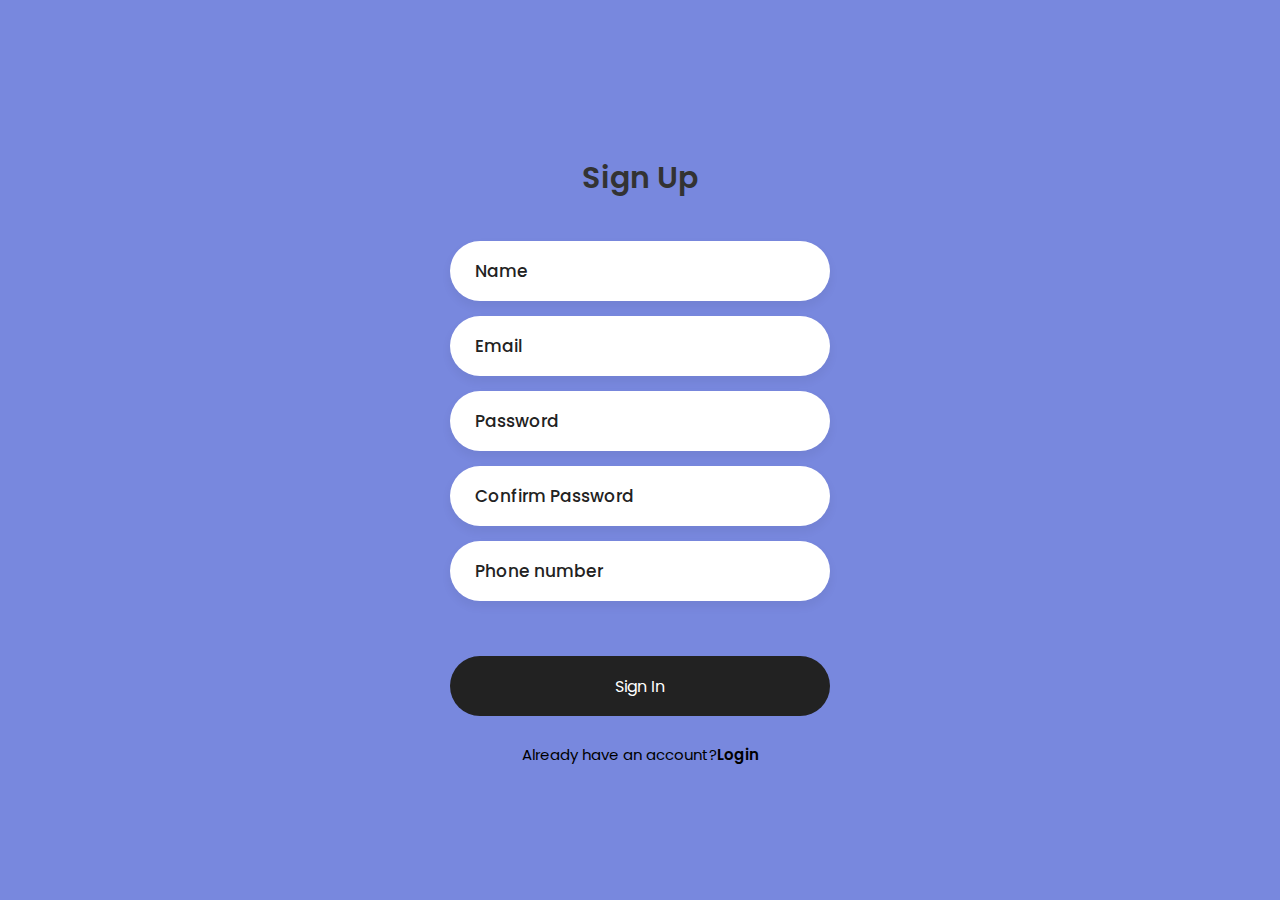
==== signup.html @ c71b0c5d "file added" ====
<!DOCTYPE html>
<html lang="en">
<head>
    <meta charset="UTF-8">
    <meta http-equiv="X-UA-Compatible" content="IE=edge">
    <meta name="viewport" content="width=device-width, initial-scale=1.0">
    <link rel="stylesheet" href="login.css">
    <title>Sign up</title>
</head>
<body>
    <div class="login-box">
        <form id = "login form" action = "signup.php" method = "get">
        <div class="login-header">
            <header>Sign Up</header>
        </div>
        <div class="input-box">
            <input type="text" class="input-field" placeholder="Name" autocomplete="off" required name="name">
        </div>
        <div class="input-box">
            <input type="text" class="input-field" placeholder="Email" autocomplete="off" required name="email">
        </div>
        <div class="input-box">
            <input type="password" class="input-field" placeholder="Password" autocomplete="off" required name="pass">
        </div>
        <div class="input-box">
            <input type="password" class="input-field" placeholder="Confirm Password" autocomplete="off" required name="pass2">
        </div>
        <div class="input-box">
            <input type="text" class="input-field" placeholder="Phone number" autocomplete="off" required name="phone_no">
        </div>
        <div class="forgot">         
        </div>
        <div class="input-submit">
            <a href = registery.html><button class="submit-btn" id="submit"></button></a>
            <label for="submit">Sign In</label>
        </div>
        <div class="sign-up-link">
            <p>Already have an account?<a href="login.html">Login</a></p>
        </div>
        </form>
    </div>
</body>
</html>
---- login.css ----
@import url('https://fonts.googleapis.com/css2?family=Poppins:wght@400;500&display=swap');
*{
    margin: 0;
    padding: 0;
    box-sizing: border-box;
    font-family: 'Poppins',sans-serif;
}
body{
    display: flex;
    justify-content: center;
    align-items: center;
    min-height: 100vh;
    background: #7888DE;
}
.login-box{
    display: flex;
    justify-content: center;
    flex-direction: column;
    width: 440px;
    height: 480px;
    padding: 30px;
}
.login-header{
    text-align: center;
    margin: 20px 0 40px 0;
}
.login-header header{
    color: #333;
    font-size: 30px;
    font-weight: 600;
}
.input-box .input-field{
    width: 100%;
    height: 60px;
    font-size: 17px;
    padding: 0 25px;
    margin-bottom: 15px;
    border-radius: 30px;
    border: none;
    box-shadow: 0px 5px 10px 1px rgba(0,0,0, 0.05);
    outline: none;
    transition: .3s;
}
::placeholder{
    font-weight: 500;
    color: #222;
}
.input-field:focus{
    width: 105%;
}
.forgot{
    display: flex;
    justify-content: space-between;
    margin-bottom: 40px;
}
section{
    display: flex;
    align-items: center;
    font-size: 14px;
    color: #555;
}
#check{
    margin-right: 10px;
}
a{
    text-decoration: none;
}
a:hover{
    text-decoration: underline;
}
section a{
    color: #555;
}
.input-submit{
    position: relative;
}
.submit-btn{
    width: 100%;
    height: 60px;
    background: #222;
    border: none;
    border-radius: 30px;
    cursor: pointer;
    transition: .3s;
}
.input-submit label{
    position: absolute;
    top: 45%;
    left: 50%;
    color: #fff;
    -webkit-transform: translate(-50%, -50%);
    -ms-transform: translate(-50%, -50%);
    transform: translate(-50%, -50%);
    cursor: pointer;
}
.submit-btn:hover{
    background: #000;
    transform: scale(1.05,1);
}
.sign-up-link{
    text-align: center;
    font-size: 15px;
    margin-top: 20px;
}
.sign-up-link a{
    color: #000;
    font-weight: 600;
}

.close-btn {
    position: absolute;
    top: 10px;
    right :10px; width:15px;
    height: 15px;
    background: #888;
    color: #eee;
    text-align:center; line-height:15px;
    border-radius: 15px;
    cursor: pointer;
}
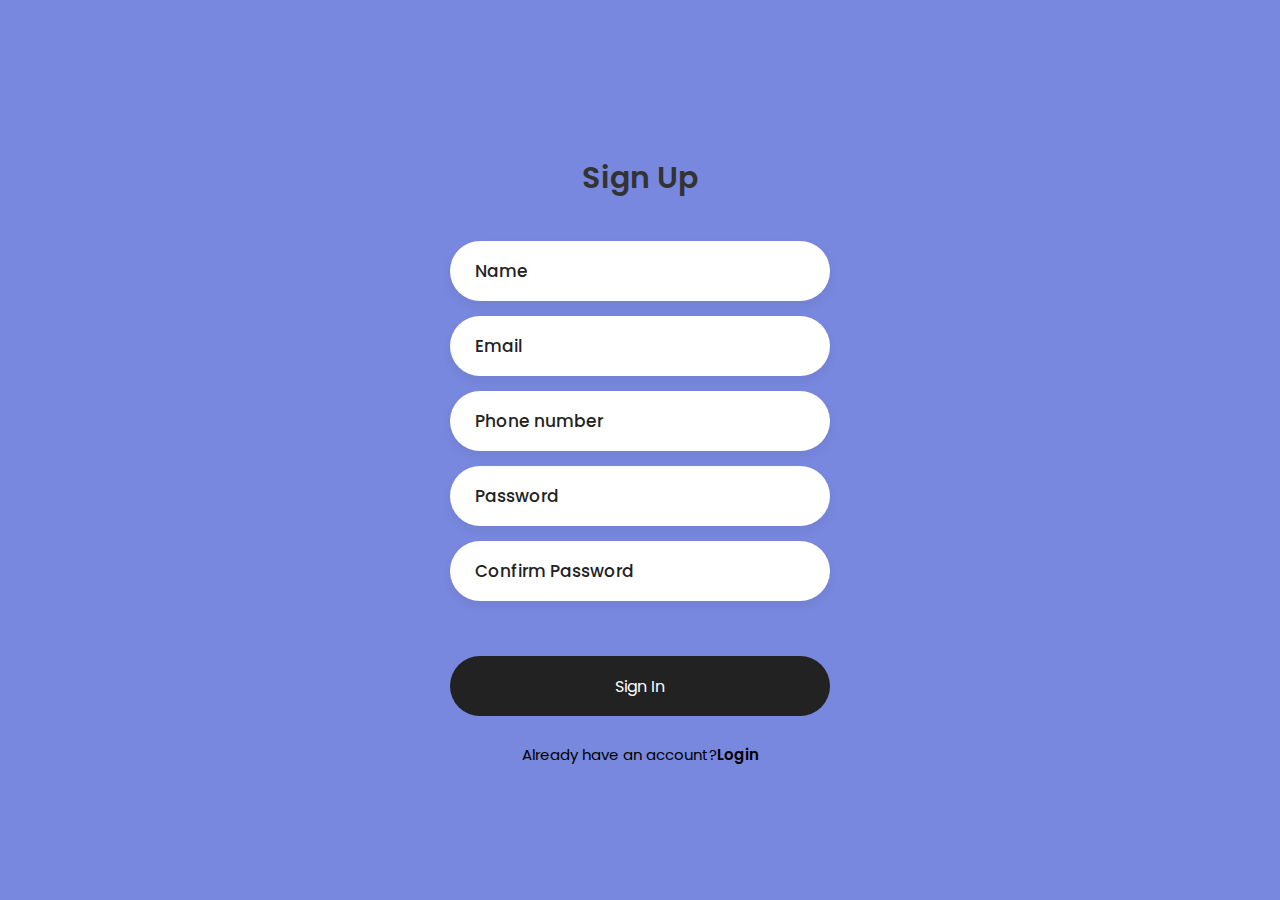
==== commit 41381a1b: "added a comment in signup.php to reset auto increment in DB and made some changes in the look of sig" ====
--- a/signup.html
+++ b/signup.html
@@ -20,14 +20,15 @@
             <input type="text" class="input-field" placeholder="Email" autocomplete="off" required name="email">
         </div>
         <div class="input-box">
+            <input type="text" class="input-field" placeholder="Phone number" autocomplete="off" required name="phone_no">
+        </div>
+        <div class="input-box">
             <input type="password" class="input-field" placeholder="Password" autocomplete="off" required name="pass">
         </div>
         <div class="input-box">
             <input type="password" class="input-field" placeholder="Confirm Password" autocomplete="off" required name="pass2">
         </div>
-        <div class="input-box">
-            <input type="text" class="input-field" placeholder="Phone number" autocomplete="off" required name="phone_no">
-        </div>
+        
         <div class="forgot">         
         </div>
         <div class="input-submit">
